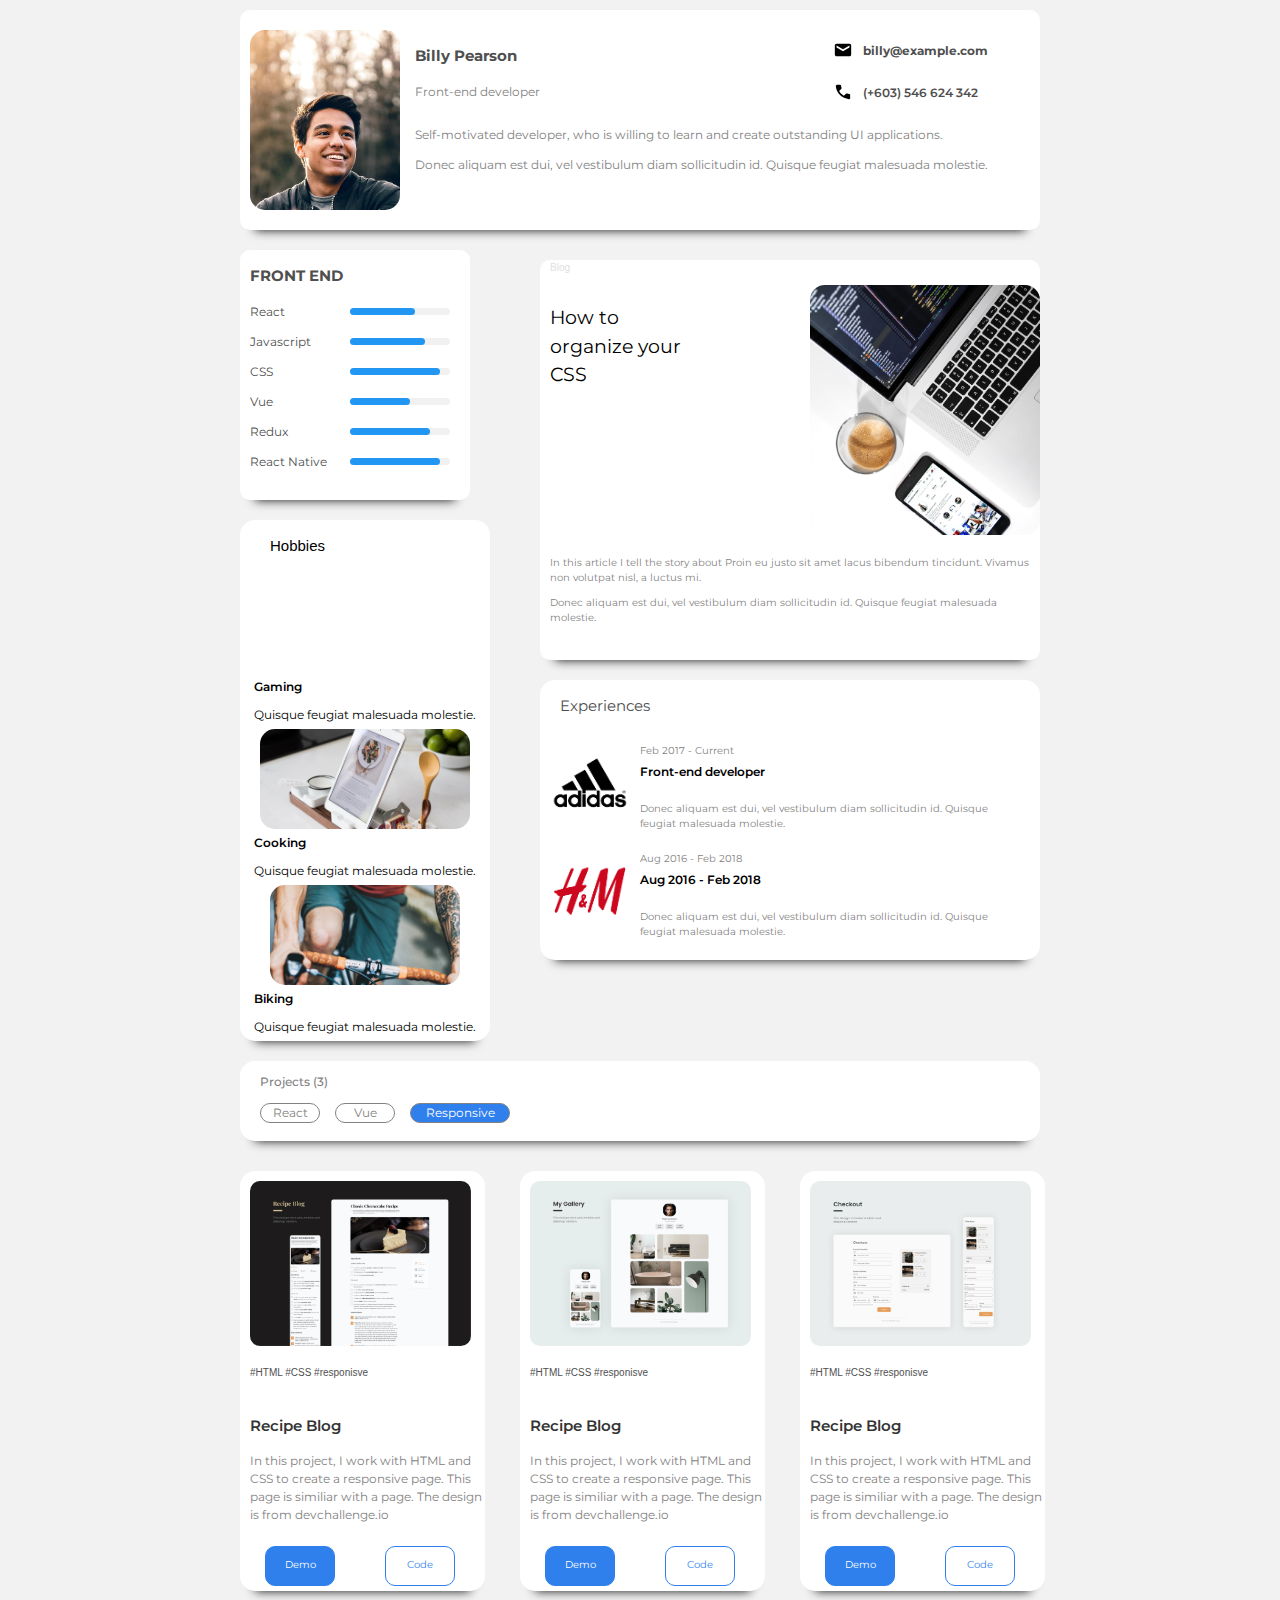
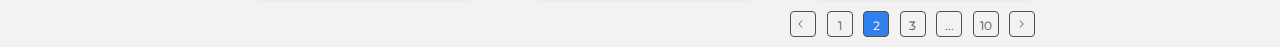
==== components.html @ 1257904c "portfolio" ====
<!DOCTYPE html>
<html lang="en">
<head>
    <meta charset="UTF-8">
    <meta http-equiv="X-UA-Compatible" content="IE=edge">
    <meta name="viewport" content="width=device-width, initial-scale=1.0">
    <link rel="stylesheet" href="compcss.css">
    <link rel="preconnect" href="https://fonts.googleapis.com">
    <link rel="preconnect" href="https://fonts.gstatic.com" crossorigin>
    <link href="https://fonts.googleapis.com/css2?family=Montserrat:wght@500&display=swap" rel="stylesheet">
    <link rel="stylesheet" href="https://www.w3schools.com/w3css/4/w3.css">
    <title>Document</title>
</head>
<body>
    <div class="wrapper">
    
   
        <div class="mes1">
            <div class="cropped">
                <img src="bill.png" alt="">
            </div>
            <div class="inside">
                <div class="row">
                    <div><p>Billy Pearson</p>
                    <p>Front-end developer</p></div>
                    <div>
                        <div id="con">
                        <div><object data="mail.svg" type=""></object> </div>
                        <div><p>billy@example.com</p></div></div>
                        <div id="con">
                        <div><object data="call.svg" type=""></object> </div>
                        <div><p>(+603) 546 624 342</p></div></div>
                    </div>
                </div>
                <div class="row2">
                    <div><p>Self-motivated developer, who is willing to learn and create outstanding UI applications.</p></div>
                    <div><p> 
                        Donec aliquam est dui, vel vestibulum diam sollicitudin id. Quisque feugiat malesuada molestie. </p></div>
                </div>
            </div>
        </div> 

          <!-- PROGRESS BAR -->
    <div class="sum"> 
        <div class="progress">
            <div><p style="padding-left: 10px;">FRONT END</p></div>
            <div id="bar">
                <div>React</div>
                <div class="w3-light-grey">
                    <div class="w3-blue" style="width: 65%;"></div>
                  </div>
            </div>
            <div id="bar">
                <div>Javascript</div>
                <div class="w3-light-grey">
                    <div class="w3-blue" style="width: 75%;"></div>
                  </div>
            </div>
            <div id="bar">
                <div>CSS</div>
                <div class="w3-light-grey">
                    <div class="w3-blue" style="width: 90%;"></div>
                  </div>
            </div>
            <div id="bar">
                <div>Vue</div>
                <div class="w3-light-grey">
                    <div class="w3-blue" style="width: 60%;"></div>
                  </div>
            </div>
            <div id="bar">
                <div>Redux</div>
                <div class="w3-light-grey">
                    <div class="w3-blue" style="width: 80%;"></div>
                  </div>
            </div>
            <div id="bar">
                <div>React Native</div>
                <div class="w3-light-grey">
                    <div class="w3-blue" style="width: 90%;"></div>
                  </div>
            </div>
        </div>
        <div class="hobbies">
            <div id="hob"><p>Hobbies</p></div>
            <div class="cropped3"><img src="ps.png" alt=""></div>
            <div id="height"><p>Gaming</p> <p>Quisque feugiat malesuada molestie.</p></div>
            <div class="cropped4"><img src="kit.png" alt=""></div>
            <div id="height"><p>Cooking</p> <p>Quisque feugiat malesuada molestie.</p></div>
            <div class="cropped5"><img src="bike.png" alt=""></div>
            <div id="height"><p>Biking</p> <p>Quisque feugiat malesuada molestie.</p></div>
        </div>
        <div class="project">
            <div id="p3"><p>Projects (3)</p></div>
            <div class="stack">
                <div>React</div>
                <div>Vue</div>
                <div>Responsive</div>
            </div>
        </div>
        <div class="flex">
            <div class="recipe">
                <div id="img"><img src="recipe.png" alt=""></div>
                <div id="hash"><p>#HTML #CSS #responisve</p>
                </div>
                <div id="vlog"><p>Recipe Blog</p>
                <p>In this project, I work with HTML and CSS to create a responsive page. This page is similiar with a page. The design is from devchallenge.io</p></div>
                
                <div class="demo">
                    <div><p>Demo</p></div>
                    <div><p>Code</p> </div>
                </div>
            </div>
            <div class="recipe2">
                <div id="img2"><img src="gallery.png" alt=""></div>
                <div id="hash2"><p>#HTML #CSS #responisve</p>
                </div>
                <div id="vlog2"><p>Recipe Blog</p>
                <p>In this project, I work with HTML and CSS to create a responsive page. This page is similiar with a page. The design is from devchallenge.io</p></div>
                
                <div class="demo2">
                    <div><p>Demo</p></div>
                    <div><p>Code</p> </div>
                </div>
            </div>
            <div class="recipe3">
                <div id="img3"><img src="checkout.png" alt=""></div>
                <div id="hash3"><p>#HTML #CSS #responisve</p>
                </div>
                <div id="vlog3"><p>Recipe Blog</p>
                <p>In this project, I work with HTML and CSS to create a responsive page. This page is similiar with a page. The design is from devchallenge.io</p></div>
                
                <div class="demo3">
                    <div><p>Demo</p></div>
                    <div><p>Code</p></div>
                </div>
            </div>
        </div>
          <div class="pages">
            <div><img src="left.png" alt=""></div>
            <div><p>1</p> </div>
            <div><p>2</p> </div>
            <div><p>3</p> </div>
            <div><p>...</p></div>
            <div><p>10</p></div>
            <div><img src="right.png" alt=""></div>
        </div>
    </div>
    <div class="container">
        <!-- BLOG -->
        <div class="blog">
            <p style="margin-left: 10px; font-size: 10px; color: #E0E0E0;">Blog</p>
             <div class="binside">
                <div><p>How to organize your CSS</p></div>
                <div class="cropped2"><img src="mac.png"></div>
             </div>
             <div class="article"> 
                <div>In this article I tell the story about Proin eu justo sit amet lacus bibendum tincidunt. Vivamus non volutpat nisl, a luctus mi.</div> 
                <div>Donec aliquam est dui, vel vestibulum diam sollicitudin id. Quisque feugiat malesuada molestie.</div> 
             </div>       
            </div>

        <!-- ADIDAS -->
        <div class="adidas">
            <div id="Experiences"><p>Experiences</p></div>
            <div class="adik">
                <div><img src="adik.png" alt=""></div>
                <div id="info">
                    <p>Feb 2017 - Current</p>
                    <p>Front-end developer</p>
                    <p>Donec aliquam est dui, vel vestibulum diam sollicitudin id. Quisque feugiat malesuada molestie.</p>
                </div>

            </div>
            <div class="adik">
                <div><img src="hm.png" alt=""></div>
                <div id="info">
                    <p>Aug 2016 - Feb 2018</p>
                    <p>Aug 2016 - Feb 2018</p>
                    <p>Donec aliquam est dui, vel vestibulum diam sollicitudin id. Quisque feugiat malesuada molestie.</p>
                </div>
            </div>
        </div>
    </div>
        <!-- PROJECT -->
    
    
     
      
     
</div>
</body>
</html>
---- compcss.css ----
.wrapper {
    width: 800px;
    margin: 0 auto;
    display: grid;
    grid-template-columns: 300px 300px 300px;
    grid-template-rows: 200px 200px;
}
body{
    background-color: #F2F2F2;
}
.sum {
    margin-top: 50px;
    grid-column: 2 / 1;
}
.container{
    margin-top: 50px;
    grid-column: 2 /3;
}

.recipe{
    grid-column: 1/2;
}

.flex{
    margin-top: 30px;
    display: grid;
    grid-template-columns: 170px 170px 170px;
    column-gap: 110px;
}
/* FIRST COMPONENT */

.mes1{
    margin-top: 10px;
    box-shadow: 0px 15px 10px -15px #111;
    background-color: white;
    display: flex;
    width: 800px;
    gap: 15px;
    border-radius: 10px;
    padding-left: 10px;
    font-family: 'Montserrat';
    height: 220px;
    padding-top: 20px;
    color: #828282;
}
.mes1 .row div:last-child{
    color: #4F4F4F;
    font-weight: 600;
    font-size: 12px;
}
.inside{
    display: flex;
    flex-direction: column;
}
.row {
    display: flex;
    justify-content: space-between;
}
.cropped {
    width: 150px;
    height: 180px;
    border-radius: 15px ;
    overflow: hidden;
    }
.cropped img {
        height: 300px;
        margin: -10px 0px 0px -140px;
        border-radius: 15px ;
    }


.row div:first-child p:first-child{
    font-weight: bold;
    color: #4F4F4F;
}
.row div:first-child p:last-child{
    font-size: 12px;
}
.row2 div:first-child{
    font-size: 12px;
}
.row2 div:last-child{
    font-size: 12px;
}
#con{
    display: flex;
    gap: 10px;
}
#con object{
    margin-top: 10px;
}

.progress{
    box-shadow: 0px 15px 10px -15px #111;
    background-color: white;
    width: 230px;
    height: 250px;
    display: flex;
    flex-direction: column;
    border-radius: 10px;
}
.progress p{
    font-family: 'Montserrat';
    font-weight: 700;
    color: #4F4F4F;
}

#bar {
    color: #4F4F4F;
    display: grid;
    grid-template-columns: 100px 100px;
    grid-template-rows: 15px 15px;
    font-size: 12px;
    font-family: 'Montserrat';
    margin-left: 10px;
}
.w3-light-grey{
    margin-top: 5px;
    height: 7px;
    border-radius: 20px;
}
.w3-blue{
    height: 7px;
    border-radius: 20px;
}

/* BLOG */
.blog {
    height: 400px;
    width: 500px;
    box-shadow: 0px 15px 10px -15px #111;
    background-color: white;
    border-radius: 10px;
}
.cropped2 {
    width: -350px;
    height: 250px;
    border-radius: 15px ;
    overflow: hidden;
}
.cropped2 img{
    height: 300px;
    width: auto;
        margin: -10px 0px 0px -10px;
        border-radius: 15px ;

}
.binside{
    display: flex;
    justify-content: space-between;
    margin-left: 10px;
    font-size: 19px;
}
.binside p{
    width: 150px;
    font-family: 'Montserrat';
}

.article{
    font-family: 'Montserrat';
    font-size: 10px;
    color: #828282;
    margin-left: 10px;
}
.article div:first-child{
    margin-top: 20px;
}
.article div:last-child{
    margin-top: 10px;
}
/* Hobbies */

.hobbies{
    display: flex;
    flex-direction: column;
    align-items: center;
    box-shadow: 0px 15px 10px -15px #111;
    background-color: white;
    border-radius: 15px;

    width: 250px;
    margin-top: 20px;
}
.hobbies div{
    display: flex;
    flex-direction: column;
    justify-content: center;
    width: auto;
}
#hob{
    display: flex;
    align-self: flex-start;
    margin-left: 30px;
}
#height p{
    font-family: 'Montserrat';
    font-size: 12px;
    margin: 5px;

}
#height p:first-child{
    font-weight: 600;
}
.cropped3 {
    width: 450px;
    height: 100px;
    border-radius: 15px ;
    overflow: hidden;
}
.cropped3 img{
    height: 140px;
    width: auto;
    margin: -70px 0px 0px -10px;
    border-radius: 15px;
    margin-bottom: 0;
}

.cropped4 {
    width: 450px;
    height: 100px;
    border-radius: 15px ;
    overflow: hidden;
}
.cropped4 img{
    height: 300px;
    width: auto;
    margin: -20px 0px 0px -10px;
    border-radius: 15px;
}
.cropped5 {
    width: 450px;
    height: 100px;
    border-radius: 15px ;
    overflow: hidden;
}
.cropped5 img{
    height: 300px;
    width: auto;
    margin: -1px 0px -10px -10px;
    border-radius: 15px;
}

/* ADIDAS */
.adidas{
    box-shadow: 0px 15px 10px -15px #111;
    background-color: white;
    border-radius: 15px;

    height: 280px;
    width: 500px;
    display: flex;
    flex-direction: column;
    margin-top: 20px;
}
.adidas img{
    height: 100px;
    width: auto;
}
#Experiences{
    font-family: 'Montserrat';
    color: #4F4F4F;
    margin-left: 20px;
}
.adik{
    display: flex;
}
#info p{
    font-family: 'Montserrat';
}
#info p:first-child{
    color: #828282;
    font-size: 10px;
    margin-bottom: 5px;
}
#info p:nth-child(2){
    font-weight: 600;
    margin-top: 0;
    font-size: 12px;
    margin-bottom: 20px;
}
#info p:last-child{
    color: #828282;
    font-size: 10px;
    width: 350px;
}

/* Projects */
.project {
    width: 800px;
    height: 80px;
    box-shadow: 0px 15px 10px -15px #111;
    background-color: white;
    border-radius: 15px;
    display: flex;
    flex-direction: column;
    padding-left: 20px;
    color: #828282;
    margin-top: 20px;
}
#p3{
    font-family: 'Montserrat';
    font-size: 12px;  
    font-weight: 500; 
}
.stack{
    width: 250px;
    font-family: 'Montserrat';
    font-size: 12px;   
    display: flex;
    justify-content: space-between;
}
.stack div{
    border: 1px solid #828282;
    border-radius: 10px;
    height: 20px;
    width: 60px;
    text-align: center;
}
.stack div:last-child{
    background-color: #2F80ED;
    color: white;
    width: 100px;
}
.stack div:hover{
    background-color: #4F4F4F;
    color: white;
}

/* PROJECT */

.recipe{
    width: 245px;
    height: 420px;
    box-shadow: 0px 15px 10px -15px #111;
    background-color: white;
    border-radius: 15px;
    display: flex;
    justify-content: space-between;
    flex-direction: column;
}
 #img img{
    height: 165px;
    width: auto;
    border-radius: 10px;
    margin-top: 10px;
    margin-left: 10px;
}
#hash{
    color: #4F4F4F;
    font-size: 10px;
    margin-left: 10px;
}
#vlog{
    font-family: 'Montserrat';
}
#vlog p:first-child{
    color: #333333;
    font-weight: 600;
    margin-left: 10px
}
#vlog p:last-child{
    color: #828282;
    margin-left: 10px;
    font-size: 12px;
}
.demo{
    display: flex;
    margin-left: 25px;
    justify-content: space-between;
    width: 190px;
    padding-bottom: 5px;
}
.demo div{
    border: 1px solid  #2F80ED;
    border-radius: 10px;
    height: 40px;
    width: 70px;
    text-align: center;
    
}

.demo div p {
    margin-top: 10px;
    font-size: 10px;
    font-family: 'Montserrat';
}
.demo div p:last-child{
    color: #2F80ED;
}
.demo div:first-child p:first-child{
    color: white;
}
.demo div:first-child{
    background-color: #2F80ED;
}

.pages{
    display: flex;
    width: 245px;
    justify-content: space-between;
    margin-top: 20px;
    margin-left: 550px;
    padding-bottom: 10px;
}
.pages img{
    height: 10px;
    margin-left: 7px;
    margin-top: 5px;
}
.pages div{
    border: 1px solid #4F4F4F;
    border-radius: 4px;
    font-size: 12px;
    width: 26px;
    height: 26px;
    font-family: 'Montserrat';
    color: #4F4F4F;
}
.pages div:nth-child(3){
    background: #2F80ED;
    color: white;
}
.pages div p {
    text-align: center;
    margin:0;
    margin-top: 5px;
}


.recipe2{
    width: 245px;
    height: 420px;
    box-shadow: 0px 15px 10px -15px #111;
    background-color: white;
    border-radius: 15px;
    display: flex;
    justify-content: space-between;
    flex-direction: column;
}
 #img2 img{
    height: 165px;
    width: auto;
    border-radius: 10px;
    margin-top: 10px;
    margin-left: 10px;
}
#hash2{
    color: #4F4F4F;
    font-size: 10px;
    margin-left: 10px;
}
#vlog2{
    font-family: 'Montserrat';
}
#vlog2 p:first-child{
    color: #333333;
    font-weight: 600;
    margin-left: 10px;
}
#vlog2 p:last-child{
    color: #828282;
    margin-left: 10px;
    font-size: 12px;
}
.demo2{
    display: flex;
    margin-left: 25px;
    justify-content: space-between;
    width: 190px;
    padding-bottom: 5px;
}
.demo2 div{
    border: 1px solid  #2F80ED;
    border-radius: 10px;
    height: 40px;
    width: 70px;
    text-align: center;
    
}

.demo2 div p {
    margin-top: 10px;
    font-size: 10px;
    font-family: 'Montserrat';
}
.demo2 div p:last-child{
    color: #2F80ED;
}
.demo2 div:first-child p:first-child{
    color: white;
}
.demo2 div:first-child{
    background-color: #2F80ED;
}

.recipe3{
    width: 245px;
    height: 420px;
    box-shadow: 0px 15px 10px -15px #111;
    background-color: white;    
    border-radius: 15px;
    display: flex;
    justify-content: space-between;
    flex-direction: column;
}
 #img3 img{
    height: 165px;
    width: auto;
    border-radius: 10px;
    margin-top: 10px;
    margin-left: 10px
}
#hash3{
    color: #4F4F4F;
    font-size: 10px;
    margin-left: 10px;
}
#vlog3{
    font-family: 'Montserrat';
}
#vlog3 p:first-child{
    color: #333333;
    font-weight: 600;
    margin-left: 10px;
}
#vlog3 p:last-child{
    color: #828282;
    margin-left: 10px;
    font-size: 12px;
}
.demo3{
    display: flex;
    margin-left: 25px;
    justify-content: space-between;
    width: 190px;
    padding-bottom: 5px;
}
.demo3 div{
    border: 1px solid  #2F80ED;
    border-radius: 10px;
    height: 40px;
    width: 70px;
    text-align: center;
    
}

.demo3 div p {
    margin-top: 10px;
    font-size: 10px;
    font-family: 'Montserrat';
}
.demo3 div p:last-child{
    color: #2F80ED;
}
.demo3 div:first-child p:first-child{
    color: white;
}
.demo3 div:first-child{
    background-color: #2F80ED;
}
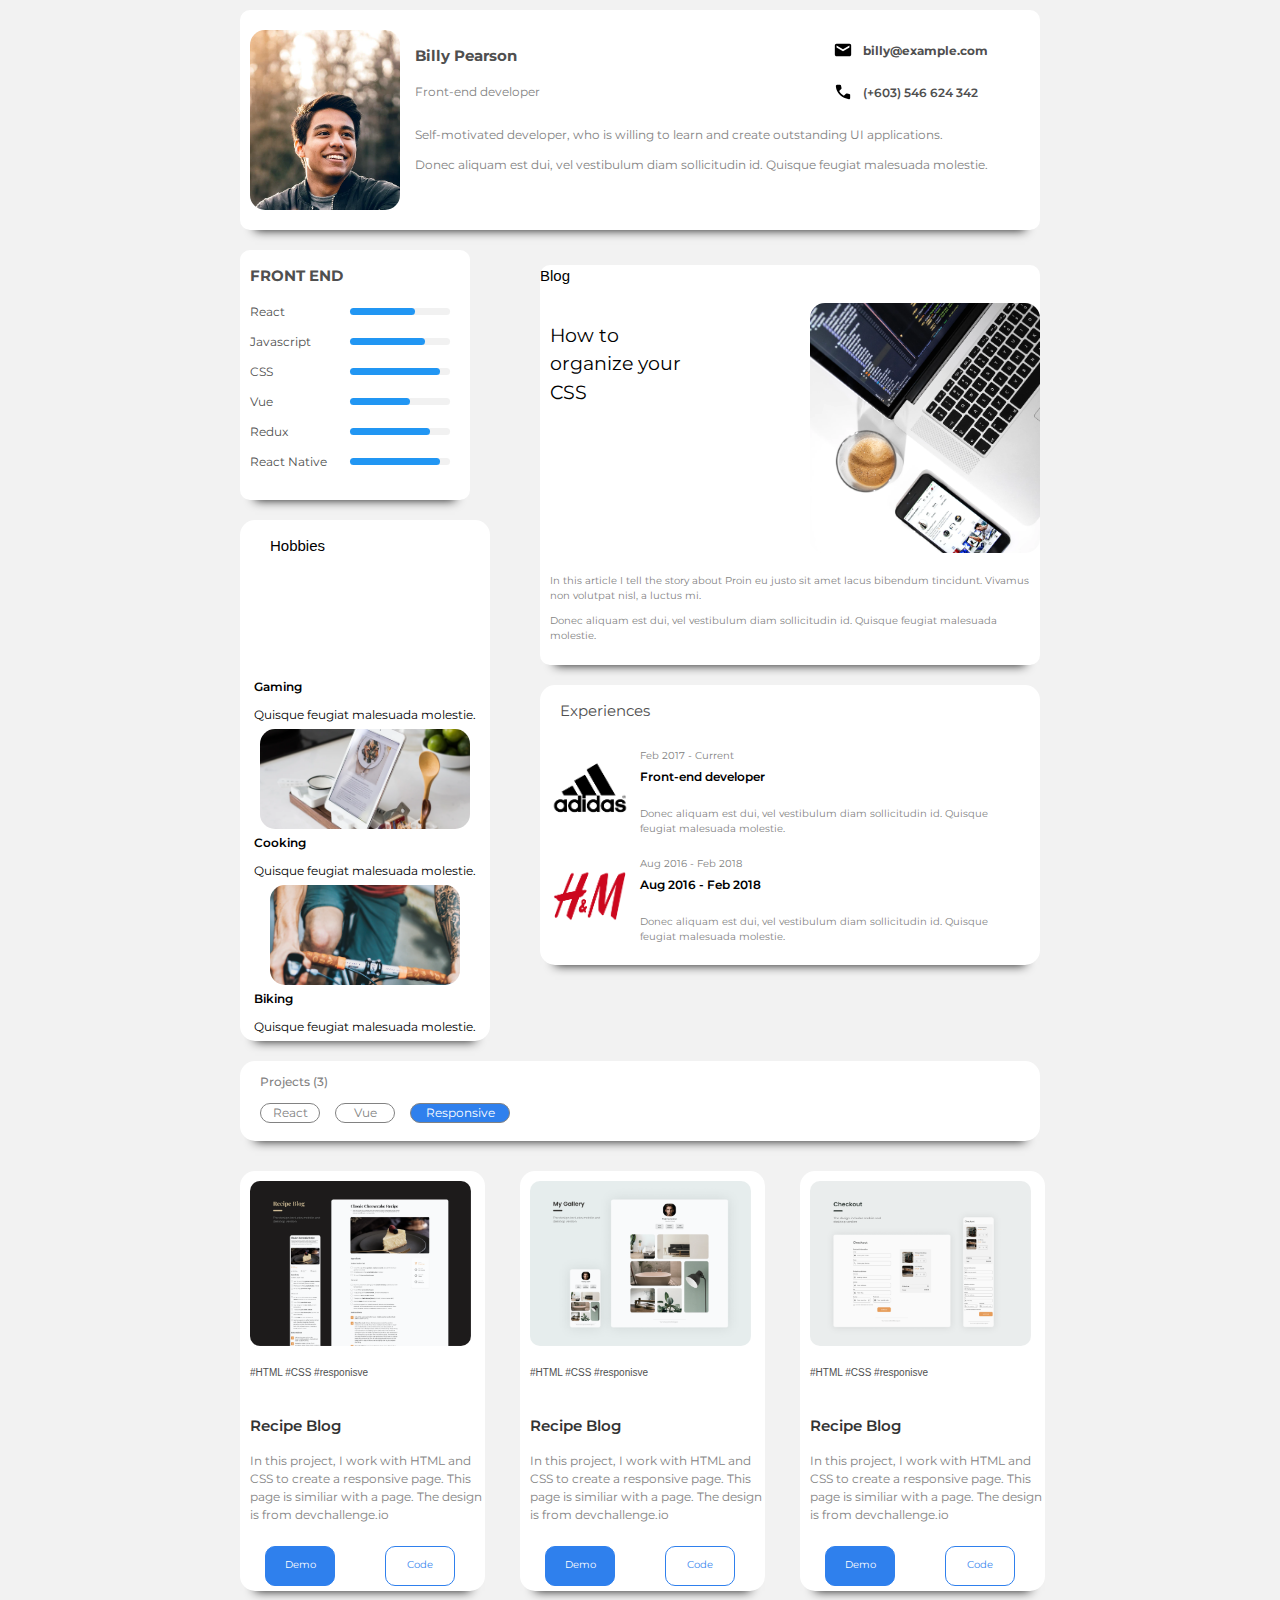
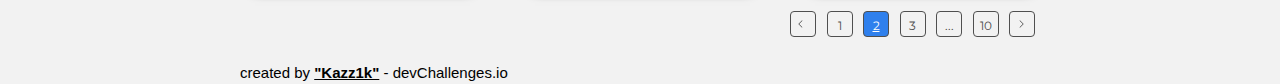
==== commit 72ed8906: "first commit" ====
--- a/components.html
+++ b/components.html
@@ -12,11 +12,10 @@
     <title>Document</title>
 </head>
 <body>
-    <div class="wrapper">
-    
-   
+    <div class="wrapper">  
         <div class="mes1">
-            <div class="cropped">
+            <div class="cropped"> 
+                
                 <img src="bill.png" alt="">
             </div>
             <div class="inside">
@@ -139,17 +138,20 @@
           <div class="pages">
             <div><img src="left.png" alt=""></div>
             <div><p>1</p> </div>
-            <div><p>2</p> </div>
+            <div><a href="secondpage.html"><p>2</p></a></div>
             <div><p>3</p> </div>
             <div><p>...</p></div>
             <div><p>10</p></div>
             <div><img src="right.png" alt=""></div>
         </div>
+        <footer>
+            <p>created by <strong><a href="https://github.com/Kazz1k">"Kazz1k"</a> </strong> - devChallenges.io</p>
+        </footer> 
     </div>
     <div class="container">
         <!-- BLOG -->
         <div class="blog">
-            <p style="margin-left: 10px; font-size: 10px; color: #E0E0E0;">Blog</p>
+            <div id="fly"><p>Blog</p></div>
              <div class="binside">
                 <div><p>How to organize your CSS</p></div>
                 <div class="cropped2"><img src="mac.png"></div>
@@ -187,7 +189,8 @@
     
      
       
-     
+
 </div>
 </body>
+
 </html>